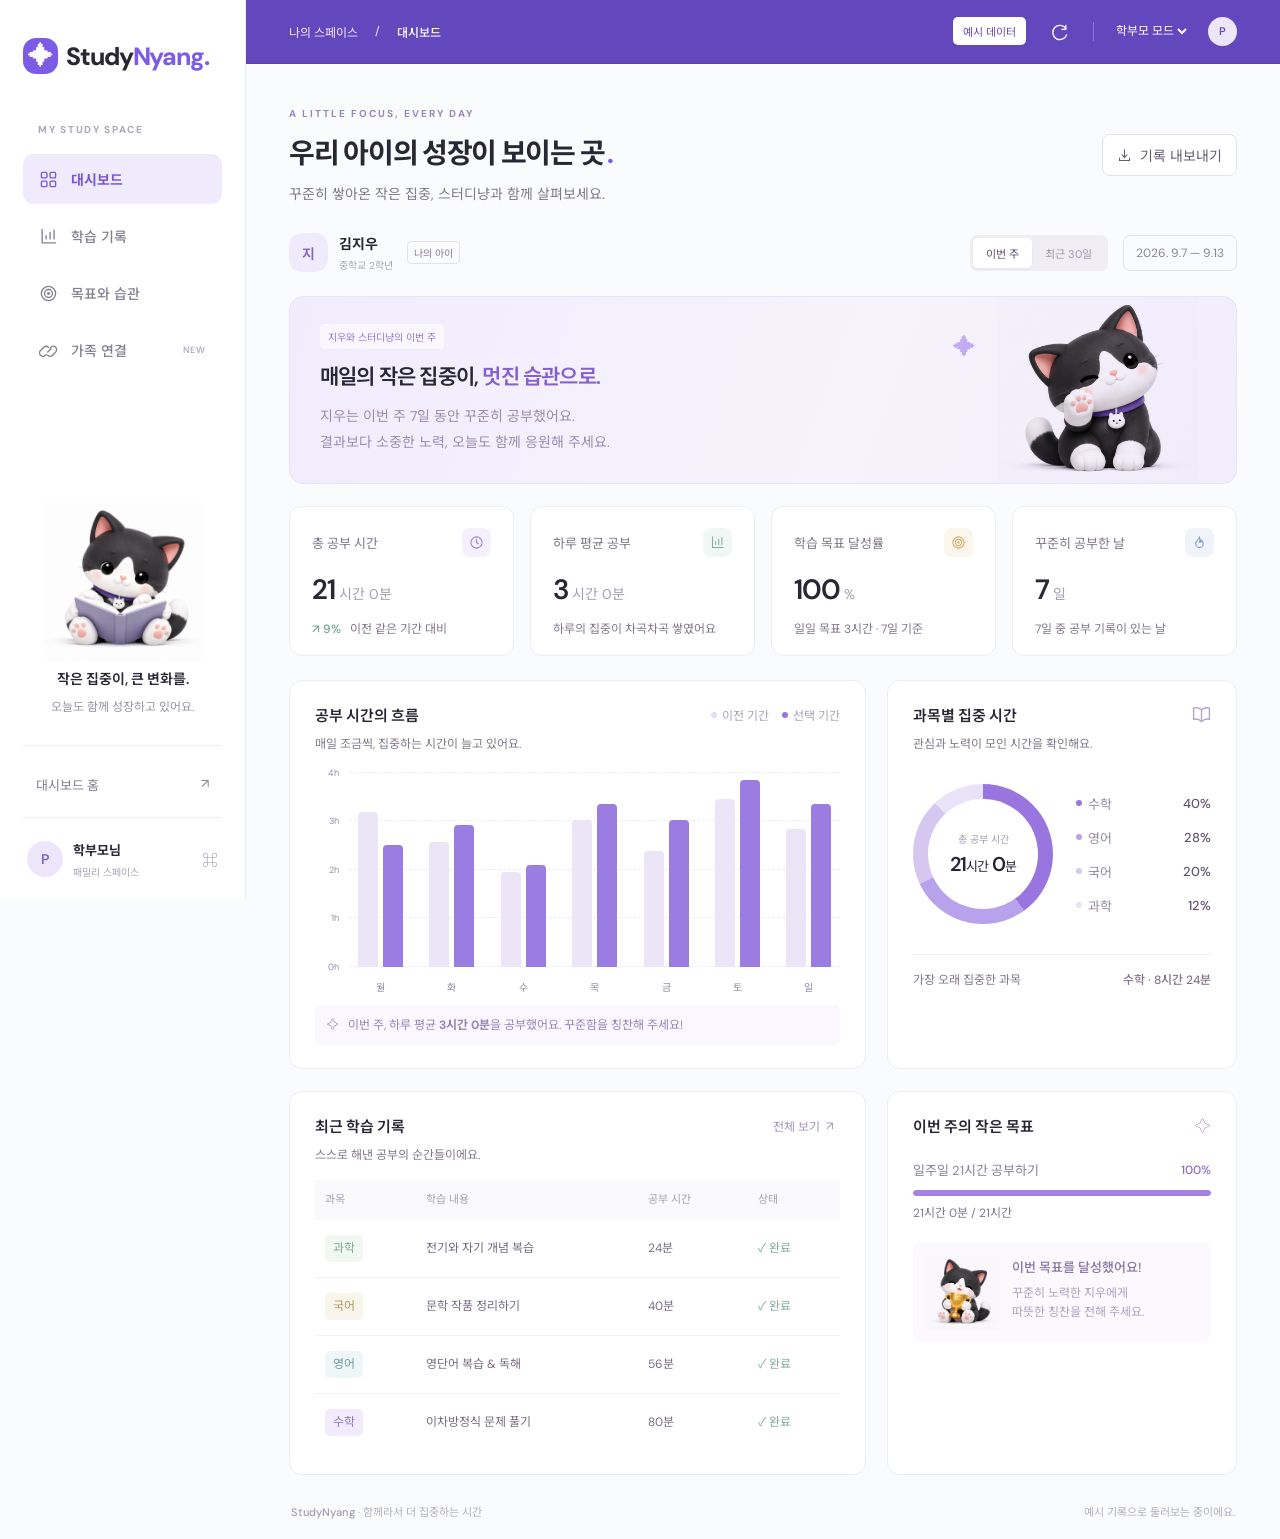
==== index.html @ 8164f467 "Name standalone project 스터디냥 - 학부모" ====
<!doctype html>
<html lang="ko">
<head><meta charset="UTF-8"><meta name="viewport" content="width=device-width, initial-scale=1"><meta name="theme-color" content="#ffffff"><meta name="description" content="스터디냥과 함께 쌓아가는 공부 습관. 아이의 학습 기록을 한눈에 확인하세요."><title>스터디냥 - 학부모</title><link rel="stylesheet" href="./style.css"></head>
<body>
<aside class="sidebar"><a class="brand" href="./"><span class="brand-icon">✦</span>Study<span>Nyang</span><span class="brand-dot">.</span></a><div class="workspace-label">MY STUDY SPACE</div><nav aria-label="주 메뉴"><button class="nav active" data-page="overview" data-icon="grid">대시보드</button><button class="nav" data-page="records" data-icon="chart">학습 기록</button><button class="nav" data-page="goals" data-icon="target">목표와 습관</button><button class="nav" data-page="connection" data-icon="link">가족 연결<span class="nav-new">NEW</span></button></nav><div class="sidebar-bottom"><div class="side-note"><div class="cat cat-study" role="img" aria-label="책을 읽는 스터디냥"></div><strong>작은 집중이, 큰 변화를.</strong><p>오늘도 함께 성장하고 있어요.</p></div><a class="back-link" href="./">대시보드 홈 <span>↗</span></a><div class="profile"><span class="avatar">P</span><div><strong id="profileName">학부모님</strong><small>패밀리 스페이스</small></div><span class="profile-more">⌘</span></div></div></aside>
<div class="shell"><header class="topbar"><div class="breadcrumbs">나의 스페이스 <span>/</span> <strong id="crumb">대시보드</strong></div><div class="top-actions"><span class="demo-badge" id="sourceBadge">예시 데이터</span><button class="icon-button" id="refresh" aria-label="데이터 새로고침" data-icon="refresh"></button><span class="header-divider"></span><select id="role" aria-label="화면 모드"><option value="parent">학부모 모드</option><option value="student">학생 모드</option></select><span class="avatar small">P</span></div></header>
<main><div class="page-heading"><div><div class="eyebrow">A LITTLE FOCUS, EVERY DAY</div><h1 id="pageTitle">우리 아이의 성장이 보이는 곳<span class="title-dot">.</span></h1><p id="pageSubtitle">꾸준히 쌓아온 작은 집중, 스터디냥과 함께 살펴보세요.</p></div><button class="button" id="export" data-icon="download">기록 내보내기</button></div>
<div class="filterbar"><div class="student-selector"><span class="student-avatar">지</span><div><strong id="studentName">김지우</strong><span id="studentGrade">중학교 2학년</span></div><span class="student-tag">나의 아이</span></div><div class="periods" role="group" aria-label="조회 기간"><button data-days="7" class="selected">이번 주</button><button data-days="30">최근 30일</button></div><div class="date-range" id="dateRange"></div></div>
<div id="view"></div>
<footer><span><b>StudyNyang</b> · 함께라서 더 집중하는 시간</span><span id="syncText">예시 기록으로 둘러보는 중이에요.</span></footer>
</main></div>
<dialog id="connectDialog"><form id="connectForm"><button type="button" class="dialog-close" aria-label="닫기">×</button><span class="eyebrow">FAMILY CONNECTION</span><h2>아이의 기록과 연결해요</h2><p>체험 코드 <strong>NYANG26</strong>을 입력해 보세요.<br>실제 데이터가 연결되지 않는 목업입니다.</p><label for="accessKey">학생 초대 코드</label><input id="accessKey" type="text" autocomplete="off" required maxlength="20" placeholder="NYANG26"><p class="form-error" id="connectionError" role="alert"></p><button class="button primary" type="submit">연결 체험하기</button></form></dialog><div id="toast" role="status"></div>
<script type="module" src="./app.js"></script>
</body></html>
---- style.css ----
@import url('https://fonts.googleapis.com/css2?family=DM+Sans:wght@400;500;600;700&family=Noto+Sans+KR:wght@400;500;600;700;800&display=swap');
:root{font-family:'DM Sans','Noto Sans KR',sans-serif;color:#282734;background:#fafbfc;font-synthesis:none;--purple:#7c5ce5;--muted:#92909e;--line:#efedf3}*{box-sizing:border-box}body{margin:0}button,input,select{font:inherit}button,a,select{ -webkit-tap-highlight-color:transparent}button{cursor:pointer}button:disabled{cursor:wait;opacity:.6}button,a,input,select{outline-offset:4px}button:focus-visible,a:focus-visible,input:focus-visible,select:focus-visible{outline:3px solid #b09ae9}a{color:inherit;text-decoration:none}.sidebar{width:246px;background:#fff;position:fixed;inset:0 auto 0 0;border-right:1px solid var(--line);display:flex;flex-direction:column;padding:38px 23px 0;z-index:5}.brand{font-size:25px;font-weight:800;letter-spacing:-1.1px;display:flex;align-items:center;white-space:nowrap}.brand>span:not(.brand-icon):not(.brand-dot){color:var(--purple)}.brand-icon{font-size:26px;color:white;background:var(--purple);border-radius:13px;width:35px;height:36px;display:inline-grid;place-items:center;margin-right:8px}.brand-dot{color:var(--purple)}.workspace-label{font-size:10px;font-weight:700;letter-spacing:1.7px;color:#aaa6b5;margin:49px 15px 18px}.nav{border:0;background:none;width:100%;display:flex;align-items:center;gap:13px;text-align:left;color:#85818f;padding:15px 16px;border-radius:10px;font-size:14px;font-weight:500;margin-bottom:7px}.nav.active{background:#f0ebfc;color:#7956db;font-weight:700}.nav:hover{background:#f7f4fe}.icon{width:19px;height:19px;flex-shrink:0;vertical-align:middle;stroke-width:1.7}.nav-new{font-size:9px;margin-left:auto;color:#a59daf;letter-spacing:1px}.sidebar-bottom{margin-top:auto}.side-note{margin:45px 0 25px;text-align:center;padding:0 10px 22px;border-bottom:1px solid var(--line)}.side-note strong{font-size:13px;font-weight:600}.side-note p{font-size:11px;color:#9995a5;margin:8px 0}.side-note .cat{width:160px;height:130px;margin:0 auto 6px}.back-link{font-size:13px;color:#85818f;display:flex;justify-content:space-between;padding:4px 13px 23px}.profile{display:flex;gap:10px;align-items:center;padding:21px 4px;border-top:1px solid var(--line)}.avatar{background:#ede6fa;color:#8364bb;border-radius:50%;width:36px;height:36px;display:grid;place-items:center;font-size:14px;font-weight:600}.profile strong{font-size:13px}.profile small{display:block;font-size:10px;color:#aaa3b3;margin-top:4px}.profile-more{color:#a7a0b3;margin-left:auto}.shell{margin-left:246px}.topbar{height:81px;border-bottom:1px solid var(--line);background:white;display:flex;align-items:center;justify-content:space-between;padding:0 43px}.breadcrumbs{font-size:12px;color:#a29daa;display:flex;gap:17px}.breadcrumbs strong{font-weight:500;color:#5e5969}.top-actions{display:flex;align-items:center;gap:18px}.demo-badge{font-size:11px;color:#9a7a37;background:#fff9e9;padding:6px 10px;border-radius:5px}.demo-badge.live{color:#417e64;background:#eef8f1}.icon-button{background:transparent;border:0;color:#93909f;padding:6px}.header-divider{width:1px;height:19px;background:#ece9f0}.top-actions select{border:0;background:white;color:#6b6577;font-size:12px}.avatar.small{width:29px;height:29px;font-size:11px}main{max-width:1510px;margin:auto;padding:43px 43px 20px}.page-heading{display:flex;justify-content:space-between;align-items:center;margin-bottom:30px;gap:20px}.eyebrow{font-size:10px;letter-spacing:2px;color:#9787b9;font-weight:700}h1{font-size:28px;letter-spacing:-1.3px;font-weight:700;margin:11px 0}.title-dot{color:var(--purple);margin-left:3px}.page-heading p{font-size:13px;color:#9791a1;margin:10px 0 0}.button{border:1px solid #e4e0ec;border-radius:8px;padding:10px 14px;background:white;color:#645c73;display:inline-flex;align-items:center;justify-content:center;gap:8px;font-size:12px;white-space:nowrap}.button .icon{width:15px;height:15px}.button:hover{border-color:#a993dc;background:#fcfaff}.button.primary{background:var(--purple);border-color:var(--purple);color:#fff}.filterbar{display:flex;align-items:center;margin-bottom:24px;gap:15px}.student-selector{display:flex;align-items:center;gap:11px}.student-avatar{height:39px;width:39px;background:#f0eafd;color:#8365bb;border-radius:13px;display:grid;place-items:center;font-size:14px;font-weight:600}.student-selector strong{font-size:14px}.student-selector div>span{display:block;font-size:10px;margin-top:3px;color:#aaa4b2}.student-tag{font-size:10px;color:#8d799c;border:1px solid #e7def1;border-radius:4px;padding:3px 6px;margin-left:3px}.periods{display:flex;background:#f0eef4;border-radius:7px;padding:3px;margin-left:auto}.periods button{border:0;border-radius:5px;background:none;color:#9e97aa;font-size:11px;padding:7px 13px}.periods button.selected{background:white;color:#5f526f;box-shadow:0 1px 3px #34224a0c}.date-range{font-size:11px;color:#8d849b;border:1px solid #e6e1ee;border-radius:7px;padding:9px 12px}.welcome{position:relative;background:linear-gradient(110deg,#f1ecfc,#f6f3fc 60%,#f2edfc);border:1px solid #eae1fa;border-radius:14px;min-height:157px;padding:27px 30px;overflow:hidden;margin-bottom:22px}.welcome .pill{font-size:10px;color:#9877cf;background:#fff9;border-radius:4px;padding:5px 8px;display:inline-block}.welcome h2{font-size:21px;letter-spacing:-.8px;margin:13px 0 9px;font-weight:600}.welcome h2 em{font-style:normal;color:#8560d0}.welcome p{font-size:12px;color:#9c8daf;margin:0;line-height:1.7;max-width:65%}.welcome .cat{position:absolute;right:26px;bottom:-8px;width:235px;height:178px;mix-blend-mode:multiply}.welcome .sparkle{position:absolute;right:260px;top:35px;color:#c2abf2;font-size:23px}.cat{background-image:url('./cats-multishot.png');background-size:300% 100%;background-repeat:no-repeat}.cat-wave{background-position:0% center}.cat-study{background-position:50% center}.cat-trophy{background-position:100% center}.stats{display:grid;grid-template-columns:repeat(4,1fr);gap:16px;margin-bottom:24px}.stat{padding:21px 22px 18px;border:1px solid var(--line);background:white;border-radius:12px}.stat-top{display:flex;align-items:center;justify-content:space-between;font-size:12px;color:#96909e}.stat-icon{display:grid;place-items:center;background:#f5f1fc;color:#9c81d4;width:29px;height:29px;border-radius:8px}.stat-icon .icon{width:15px;height:15px}.stat:nth-child(2) .stat-icon{color:#84ad9a;background:#f0f7f4}.stat:nth-child(3) .stat-icon{color:#d1ab69;background:#fbf6ed}.stat:nth-child(4) .stat-icon{color:#829dca;background:#f0f4fa}.stat-value{font-size:28px;letter-spacing:-1px;font-weight:600;margin:14px 0 11px}.stat-value small{font-size:14px;font-weight:400;color:#a59dac;margin-left:4px;letter-spacing:0}.stat-foot{font-size:10px;color:#aba3b3}.stat-foot b{color:#74a48e;font-weight:500;margin-right:6px}.grid-main{display:grid;grid-template-columns:minmax(0,1.65fr) minmax(285px,1fr);gap:21px;margin-bottom:22px}.panel{background:#fff;border:1px solid var(--line);border-radius:13px;padding:23px 25px;min-width:0}.panel-header{display:flex;align-items:center;justify-content:space-between;gap:10px}.panel h2{font-size:15px;font-weight:600;margin:0;letter-spacing:-.3px}.panel-subtitle{font-size:10px;color:#aaa3b3;margin:8px 0 0}.legend{font-size:10px;color:#aaa3b3;display:flex;gap:13px;align-items:center}.legend span{display:flex;align-items:center;gap:5px}.dot{width:6px;height:6px;border-radius:50%;background:#9675e2;display:inline-block}.dot.light{background:#e6ddf8}.chart-wrap{height:220px;position:relative;margin:20px 0 4px;padding-left:34px}.chart-grid{position:absolute;inset:0 0 25px 34px;display:flex;flex-direction:column;justify-content:space-between}.chart-grid div{border-top:1px dashed #eeebf2;position:relative}.chart-grid span{position:absolute;right:calc(100% + 10px);top:-6px;font-size:9px;color:#b8b0c2;white-space:nowrap}.bars{height:100%;position:relative;display:flex;justify-content:space-around;gap:9px}.bar-group{height:100%;display:flex;flex-direction:column;align-items:center;justify-content:flex-end;flex:1;min-width:0}.bar-pair{height:calc(100% - 25px);width:100%;display:flex;align-items:flex-end;justify-content:center;gap:5px}.bar{width:20px;background:#9b7ce1;border-radius:4px 4px 0 0;position:relative;min-height:2px;transition:height .4s}.bar.previous{background:#ebe5f7}.bar:hover:after{content:attr(data-label);position:absolute;bottom:calc(100% + 6px);left:50%;transform:translateX(-50%);background:#3b304c;color:white;font-size:10px;padding:5px 7px;border-radius:5px;white-space:nowrap;z-index:3}.bar-label{font-size:10px;color:#a69daf;height:25px;padding-top:12px}.chart-note{background:#faf8fe;color:#9984b5;padding:10px 12px;border-radius:6px;font-size:10px;margin-top:13px}.donut-area{display:flex;align-items:center;justify-content:center;gap:23px;margin:27px 0 24px}.donut{width:140px;height:140px;flex-shrink:0;border-radius:50%;display:grid;place-items:center}.donut-hole{background:white;width:110px;height:110px;border-radius:50%;display:flex;align-items:center;justify-content:center;flex-direction:column}.donut-hole small{font-size:10px;color:#a59caf}.donut-hole strong{font-size:23px;font-weight:600;letter-spacing:-1px;margin-top:5px}.subjects{flex:1;max-width:135px}.subject{display:flex;align-items:center;gap:6px;font-size:10px;margin:14px 0;color:#948a9f}.subject b{margin-left:auto;color:#62556f;font-weight:500}.subject-note{border-top:1px solid var(--line);padding-top:15px;display:flex;justify-content:space-between;font-size:10px;color:#a399ae}.subject-note b{color:#85718e;font-weight:500}.grid-bottom{display:grid;grid-template-columns:minmax(0,1.65fr) minmax(285px,1fr);gap:21px}.text-button{border:0;background:transparent;color:#a296b3;font-size:10px;display:flex;align-items:center;gap:6px}.text-button:hover{color:var(--purple)}.record-table{width:100%;border-collapse:collapse;text-align:left;margin-top:17px;font-size:11px}.record-table th{background:#faf9fc;font-size:10px;font-weight:400;color:#aaa1b5;padding:11px 10px}.record-table td{padding:15px 10px;border-bottom:1px solid #f3f0f7;color:#8f859a}.record-table tr:last-child td{border-bottom:0}.record-table td:first-child{color:#62566f}.subject-badge{display:inline-block;border-radius:5px;padding:4px 8px;background:#f1ebfc;color:#9475c7}.subject-badge.english{color:#749caa;background:#eef6f8}.subject-badge.korean{color:#b49868;background:#faf5eb}.subject-badge.science{color:#80a892;background:#f1f7f3}.completion{color:#83ad99!important;font-size:10px}.goal-panel{position:relative;overflow:hidden}.goal-row{display:flex;justify-content:space-between;align-items:center;margin-top:23px;font-size:11px;color:#8a8098}.goal-row strong{color:#8d67cf;font-size:12px;font-weight:500}.progress{height:6px;border-radius:5px;background:#f0eaf8;overflow:hidden;margin-top:11px}.progress>span{height:100%;display:block;background:#a482e3;border-radius:5px}.goal-caption{font-size:10px;color:#b0a4bb;margin-top:8px}.reward{display:flex;align-items:center;gap:12px;margin-top:19px;padding:10px 13px;background:#fbf9fe;border-radius:8px}.reward .cat{width:74px;height:75px;flex-shrink:0;mix-blend-mode:multiply}.reward strong{font-size:11px;color:#8b75a2;font-weight:500}.reward p{font-size:10px;color:#b0a0bf;margin:7px 0;line-height:1.6}footer{display:flex;justify-content:space-between;gap:16px;font-size:9px;color:#b5afbd;margin-top:28px;padding:0 2px}footer b{font-size:11px;color:#a49aae;font-weight:500}.connection-panel{max-width:750px;margin:0 auto;padding:40px}.connection-panel .cat{width:210px;height:185px;margin:auto}.connection-panel h2{font-size:22px;margin-bottom:15px}.connection-panel p{color:#8c8199;font-size:14px;line-height:1.9}.connection-actions{display:flex;gap:10px;margin-top:25px}.full-records{overflow-x:auto}.empty{padding:50px;text-align:center;color:#9a8aa9;font-size:14px}.goals-grid{display:grid;grid-template-columns:1fr 1fr;gap:22px}.habit-days{display:flex;gap:9px;margin-top:25px;flex-wrap:wrap}.habit-day{background:#f7f4fb;border-radius:10px;min-width:43px;padding:12px 10px;text-align:center;color:#b6a9c7;font-size:12px}.habit-day.done{background:#eee6fc;color:#8a61d1}.habit-day span{display:block;margin-top:10px;font-size:17px}dialog{border:1px solid #ebe4f4;border-radius:18px;padding:35px;width:min(440px,calc(100% - 32px));box-shadow:0 20px 100px #30204624}dialog::backdrop{background:#28203855;backdrop-filter:blur(3px)}dialog h2{font-size:23px;margin:15px 0}dialog p{font-size:13px;line-height:1.8;color:#96899f}dialog label{font-size:12px;display:block;margin:24px 0 10px}dialog input{width:100%;padding:13px;border:1px solid #e4dbee;border-radius:8px;font-size:14px}dialog .primary{width:100%;margin-top:10px}.dialog-close{position:absolute;right:15px;top:12px;background:none;border:0;font-size:25px;color:#ac9bbb}.form-error{color:#b35b64;min-height:20px}#toast{position:fixed;bottom:28px;left:50%;transform:translate(-50%,20px);opacity:0;pointer-events:none;background:#41334f;color:white;padding:13px 20px;border-radius:9px;font-size:13px;z-index:20;transition:.2s}#toast.show{opacity:1;transform:translate(-50%,0)}
@media(min-width:1600px){main{padding-top:48px}.welcome{min-height:180px}.welcome .cat{height:205px;width:270px}.stat{padding:26px}.chart-wrap{height:245px}}@media(max-width:1180px){.sidebar{width:210px;padding-left:17px;padding-right:17px}.brand{font-size:22px}.brand-icon{width:30px;font-size:21px}.shell{margin-left:210px}main{padding:30px 26px}.topbar{padding:0 26px}.stats{gap:10px}.stat{padding:18px 14px}.stat-value{font-size:24px}.panel{padding:21px 18px}.donut-area{gap:13px}.donut{width:119px;height:119px}.donut-hole{width:92px;height:92px}.grid-main,.grid-bottom{grid-template-columns:minmax(0,1.5fr) minmax(265px,1fr)}}@media(max-width:950px){.sidebar{width:180px;padding:30px 12px 0}.brand{font-size:19px}.brand-icon{width:28px;height:30px;font-size:18px;margin-right:5px}.shell{margin-left:180px}.nav{padding:13px 11px;gap:10px;font-size:13px}.nav-new{display:none}.workspace-label{font-size:9px;margin-left:9px}.grid-main,.grid-bottom{grid-template-columns:1fr}.donut-area{justify-content:flex-start;gap:40px}.donut{width:140px;height:140px}.donut-hole{width:110px;height:110px}.subjects{max-width:none}.side-note .cat{width:140px}.date-range{display:none}h1{font-size:25px}.stat-value{font-size:22px}.stats{grid-template-columns:repeat(2,1fr)}.welcome .cat{right:-13px;width:200px;height:165px}.welcome h2{font-size:19px}.welcome .sparkle{display:none}.top-actions{gap:10px}.breadcrumbs{font-size:11px;gap:10px}.topbar{padding:0 22px}.goals-grid{grid-template-columns:1fr}}@media(max-width:650px){.sidebar{position:static;width:100%;height:auto;padding:20px 18px 0;border-right:0;border-bottom:1px solid var(--line)}.brand{font-size:23px}.brand-icon{width:32px;height:33px}.workspace-label,.sidebar-bottom{display:none}.sidebar nav{display:flex;margin-top:18px;gap:3px}.nav{justify-content:center;padding:11px 5px;font-size:11px;gap:5px;margin-bottom:9px;white-space:nowrap}.nav .icon{width:14px}.shell{margin-left:0}.topbar{height:58px;padding:0 20px}.breadcrumbs{display:none}.top-actions{width:100%;gap:14px}.top-actions .demo-badge{margin-right:auto}main{padding:26px 18px 18px}.page-heading{align-items:flex-start;gap:8px}.page-heading .button{font-size:0;padding:10px;margin-top:22px}.page-heading .button .icon{width:17px;height:17px}.page-heading h1{font-size:22px;letter-spacing:-.9px}.page-heading p{font-size:11px;line-height:1.8;max-width:280px}.eyebrow{font-size:8px}.filterbar{gap:8px}.student-tag{display:none}.student-selector strong{font-size:13px}.periods button{padding:7px 9px;font-size:10px}.welcome{padding:23px 20px;min-height:157px}.welcome h2{font-size:17px;max-width:65%;line-height:1.5}.welcome p{font-size:10px;max-width:60%}.welcome .cat{width:150px;height:139px;right:-12px;bottom:-2px}.stats{gap:10px;margin-bottom:17px}.stat{padding:17px}.stat-top{font-size:11px}.stat-value{font-size:25px}.stat-foot{font-size:9px}.panel{padding:22px 18px}.panel h2{font-size:14px}.grid-main,.grid-bottom{gap:17px}.record-table td,.record-table th{padding:12px 6px;font-size:10px}.legend{font-size:9px;gap:9px}.chart-wrap{height:200px}.bar{width:14px}.chart-note{font-size:9px;line-height:1.6}.connection-panel{padding:27px}footer{font-size:8px;flex-direction:column;gap:8px}.connection-actions{flex-wrap:wrap}.full-records .record-table{min-width:500px}}
@media(prefers-reduced-motion:reduce){*{transition:none!important}}
[hidden]{display:none!important}.pagination{display:flex;align-items:center;justify-content:space-between;margin-top:20px;font-size:12px;color:#9b8aab;gap:15px}.pagination>div{display:flex;gap:8px}#subjectFilter{border:1px solid #e9e1f2;border-radius:6px;color:#867098;padding:6px 11px;font-size:12px;background:white}.connection-detail{display:grid;grid-template-columns:85px 1fr;gap:17px;border-top:1px solid var(--line);border-bottom:1px solid var(--line);padding:23px 0;margin:23px 0;font-size:13px}.connection-detail span{color:#a193ad}.connection-detail strong{font-weight:500;color:#7c698d}.connection-panel .mock-note{font-size:12px;color:#ad9bb9;margin-top:25px}.panel-header>.icon{color:#b2a2c7}.record-table{line-height:1.6}.welcome p,.page-heading p{font-size:14px}.panel-subtitle,.chart-note,.subject-note,.goal-caption,.reward p,.stat-foot{font-size:12px}.stat-top,.goal-row,.subject,.reward strong{font-size:13px}.record-table td{font-size:12px}.record-table th{font-size:11px}.nav,.button,.student-selector strong{font-size:14px}.side-note strong{font-size:14px}.side-note p{font-size:12px}.top-actions select,.date-range{font-size:12px}.welcome{min-height:180px}.welcome .cat{width:235px;height:200px}.welcome p{line-height:1.9}.legend,.text-button{font-size:12px}.subject{margin:15px 0}.donut-hole strong{white-space:nowrap;font-size:20px}.chart-note{line-height:1.7}.reward{min-height:100px}.welcome h2{max-width:calc(100% - 220px);line-height:1.5}.goals-grid .reward{margin-top:30px}.goal-caption{line-height:1.6}footer{font-size:11px}.connection-panel .eyebrow{display:block;margin-top:10px}.side-note .cat{height:160px}.cat{background-size:300% 100%}@media(max-width:1180px){.welcome h2{max-width:calc(100% - 175px)}.welcome .cat{width:200px;height:180px}.welcome p{max-width:calc(100% - 155px)}.donut-area{flex-wrap:wrap}.subjects{min-width:95px}}@media(max-width:650px){.nav{font-size:11px}.button{font-size:12px}.welcome{min-height:191px}.welcome h2{max-width:65%}.welcome p{font-size:12px;max-width:63%}.welcome .cat{width:150px;height:150px;right:-4px}.stat-top{font-size:12px}.stat-foot{font-size:11px;line-height:1.6}.page-heading p{font-size:12px}.panel-subtitle{line-height:1.7}.record-table td{font-size:11px}.record-table th{font-size:10px}.subject-note{font-size:11px}.legend{font-size:10px}.reward p{font-size:11px}.reward strong{font-size:12px}.chart-note{font-size:11px}.pagination{font-size:11px}footer{font-size:10px}.top-actions select{font-size:12px}}
body{word-break:keep-all;overflow-wrap:break-word}.welcome .cat{width:200px;height:200px;right:38px}.panel-subtitle,.stat-top,.stat-foot,.page-heading p,.subject-note,.goal-caption{color:#817889}.record-table td{color:#766c80}.chart-grid span,.bar-label{color:#968aa2}@media(max-width:1180px){.welcome .cat{width:180px;height:180px;right:10px}}@media(max-width:650px){.welcome .cat{width:145px;height:145px;right:0}.welcome h2{max-width:68%;font-size:16px}.welcome p{max-width:61%}.page-heading h1{font-size:21px}.filterbar{margin-bottom:24px}.record-table td:first-child{white-space:nowrap}}

/* Brand-colored header, shared across desktop and mobile. */
.topbar {
  background: var(--purple);
  border-bottom-color: #704dd5;
  color: #fff;
}
.topbar .breadcrumbs { color: #f0eaff; }
.topbar .breadcrumbs strong,
.topbar .icon-button,
.topbar .top-actions select { color: #fff; }
.topbar .top-actions select { background: transparent; }
.topbar .top-actions select option { background: #fff; color: #282734; }
.topbar .header-divider { background: #ffffff40; }
.topbar .demo-badge { background: #ffffff; color: #6948b7; }
.topbar .avatar { background: #ede6fa; color: #6948b7; }
.topbar .icon-button:hover { background: #ffffff20; border-radius: 6px; }
.topbar button:focus-visible,
.topbar select:focus-visible { outline-color: #fff; }

/* Compact, deeper StudyNyang header. */
.topbar {
  height: 64px;
  background: #6547bd;
  border-bottom-color: #5c3ead;
}
@media (max-width: 650px) {
  .topbar { height: 50px; }
}
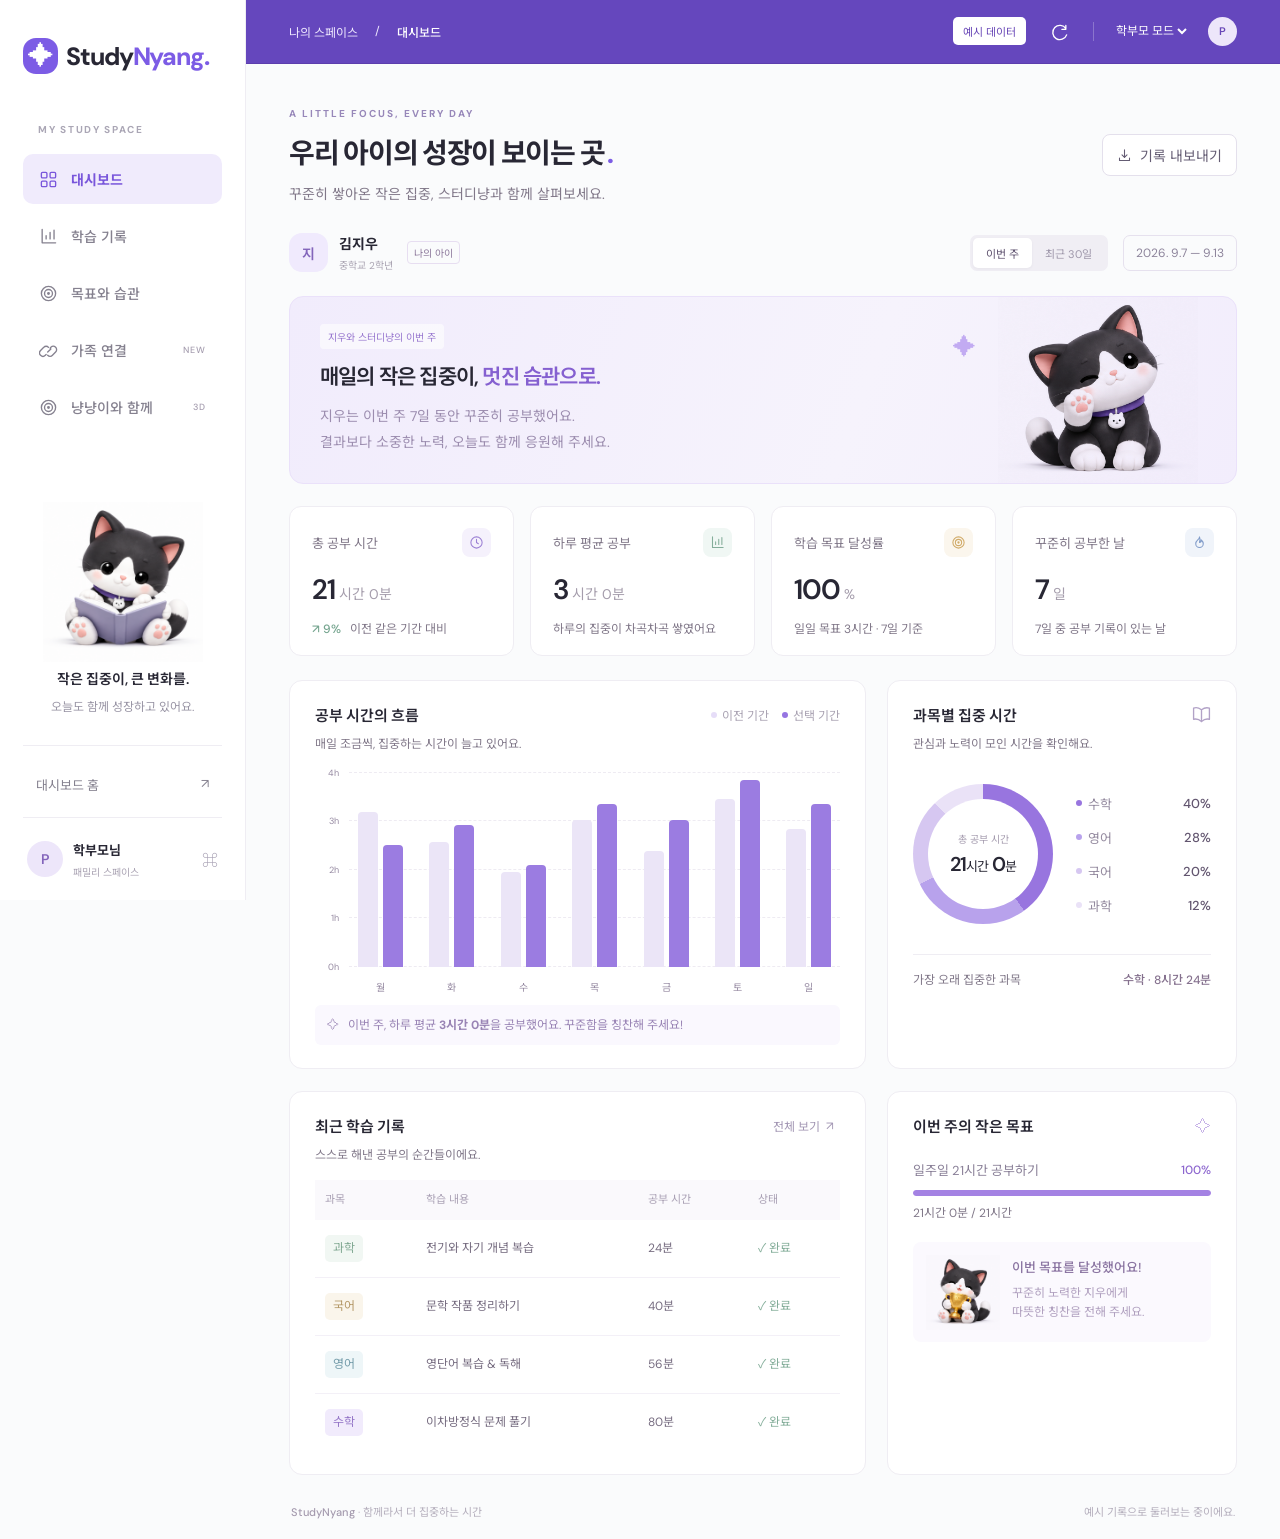
==== commit 26cde93f: "Add 3D Nyangnyang interaction, local face tracking and demo chat" ====
--- a/index.html
+++ b/index.html
@@ -2,7 +2,7 @@
 <html lang="ko">
 <head><meta charset="UTF-8"><meta name="viewport" content="width=device-width, initial-scale=1"><meta name="theme-color" content="#ffffff"><meta name="description" content="스터디냥과 함께 쌓아가는 공부 습관. 아이의 학습 기록을 한눈에 확인하세요."><title>스터디냥 - 학부모</title><link rel="stylesheet" href="./style.css"></head>
 <body>
-<aside class="sidebar"><a class="brand" href="./"><span class="brand-icon">✦</span>Study<span>Nyang</span><span class="brand-dot">.</span></a><div class="workspace-label">MY STUDY SPACE</div><nav aria-label="주 메뉴"><button class="nav active" data-page="overview" data-icon="grid">대시보드</button><button class="nav" data-page="records" data-icon="chart">학습 기록</button><button class="nav" data-page="goals" data-icon="target">목표와 습관</button><button class="nav" data-page="connection" data-icon="link">가족 연결<span class="nav-new">NEW</span></button></nav><div class="sidebar-bottom"><div class="side-note"><div class="cat cat-study" role="img" aria-label="책을 읽는 스터디냥"></div><strong>작은 집중이, 큰 변화를.</strong><p>오늘도 함께 성장하고 있어요.</p></div><a class="back-link" href="./">대시보드 홈 <span>↗</span></a><div class="profile"><span class="avatar">P</span><div><strong id="profileName">학부모님</strong><small>패밀리 스페이스</small></div><span class="profile-more">⌘</span></div></div></aside>
+<aside class="sidebar"><a class="brand" href="./"><span class="brand-icon">✦</span>Study<span>Nyang</span><span class="brand-dot">.</span></a><div class="workspace-label">MY STUDY SPACE</div><nav aria-label="주 메뉴"><button class="nav active" data-page="overview" data-icon="grid">대시보드</button><button class="nav" data-page="records" data-icon="chart">학습 기록</button><button class="nav" data-page="goals" data-icon="target">목표와 습관</button><button class="nav" data-page="connection" data-icon="link">가족 연결<span class="nav-new">NEW</span></button><a class="nav" href="./interaction/" data-icon="target">냥냥이와 함께 <span class="nav-new">3D</span></a></nav><div class="sidebar-bottom"><div class="side-note"><div class="cat cat-study" role="img" aria-label="책을 읽는 스터디냥"></div><strong>작은 집중이, 큰 변화를.</strong><p>오늘도 함께 성장하고 있어요.</p></div><a class="back-link" href="./">대시보드 홈 <span>↗</span></a><div class="profile"><span class="avatar">P</span><div><strong id="profileName">학부모님</strong><small>패밀리 스페이스</small></div><span class="profile-more">⌘</span></div></div></aside>
 <div class="shell"><header class="topbar"><div class="breadcrumbs">나의 스페이스 <span>/</span> <strong id="crumb">대시보드</strong></div><div class="top-actions"><span class="demo-badge" id="sourceBadge">예시 데이터</span><button class="icon-button" id="refresh" aria-label="데이터 새로고침" data-icon="refresh"></button><span class="header-divider"></span><select id="role" aria-label="화면 모드"><option value="parent">학부모 모드</option><option value="student">학생 모드</option></select><span class="avatar small">P</span></div></header>
 <main><div class="page-heading"><div><div class="eyebrow">A LITTLE FOCUS, EVERY DAY</div><h1 id="pageTitle">우리 아이의 성장이 보이는 곳<span class="title-dot">.</span></h1><p id="pageSubtitle">꾸준히 쌓아온 작은 집중, 스터디냥과 함께 살펴보세요.</p></div><button class="button" id="export" data-icon="download">기록 내보내기</button></div>
 <div class="filterbar"><div class="student-selector"><span class="student-avatar">지</span><div><strong id="studentName">김지우</strong><span id="studentGrade">중학교 2학년</span></div><span class="student-tag">나의 아이</span></div><div class="periods" role="group" aria-label="조회 기간"><button data-days="7" class="selected">이번 주</button><button data-days="30">최근 30일</button></div><div class="date-range" id="dateRange"></div></div>
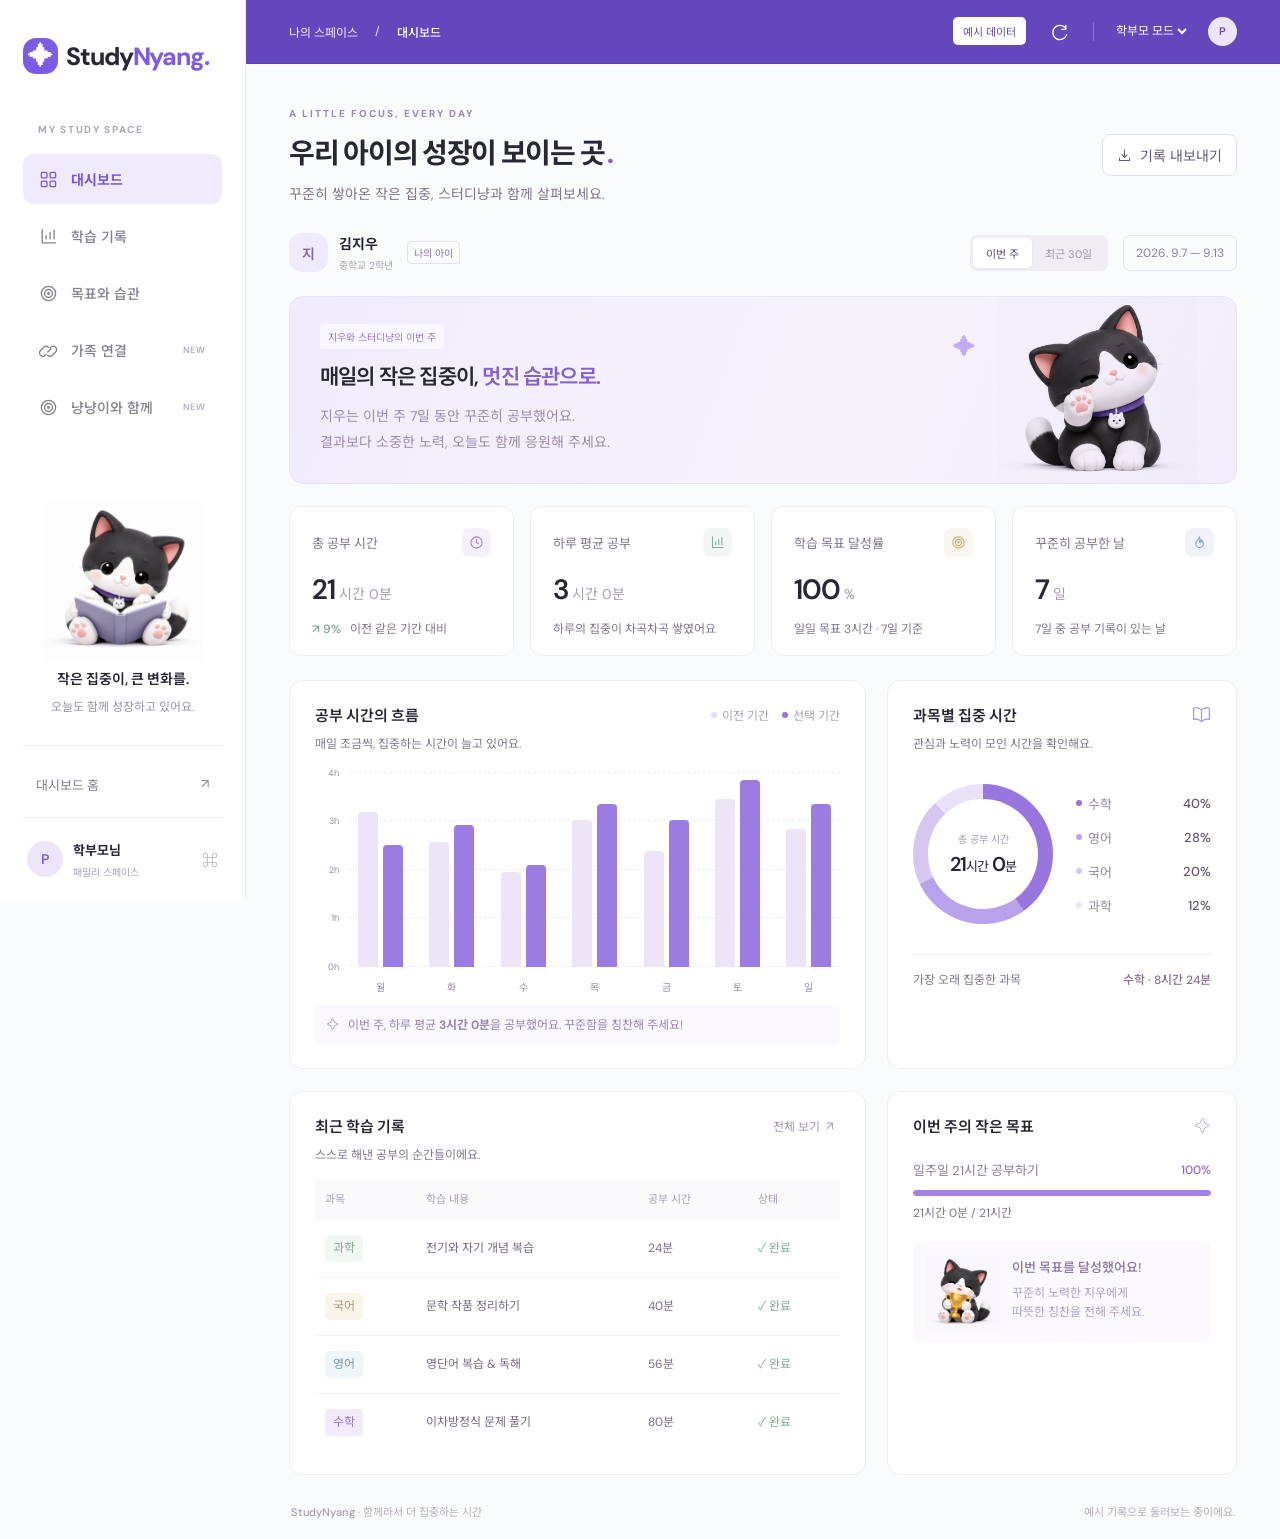
==== commit 8be1edce: "Replace 3D companion with interactive 2D character poses" ====
--- a/index.html
+++ b/index.html
@@ -2,7 +2,7 @@
 <html lang="ko">
 <head><meta charset="UTF-8"><meta name="viewport" content="width=device-width, initial-scale=1"><meta name="theme-color" content="#ffffff"><meta name="description" content="스터디냥과 함께 쌓아가는 공부 습관. 아이의 학습 기록을 한눈에 확인하세요."><title>스터디냥 - 학부모</title><link rel="stylesheet" href="./style.css"></head>
 <body>
-<aside class="sidebar"><a class="brand" href="./"><span class="brand-icon">✦</span>Study<span>Nyang</span><span class="brand-dot">.</span></a><div class="workspace-label">MY STUDY SPACE</div><nav aria-label="주 메뉴"><button class="nav active" data-page="overview" data-icon="grid">대시보드</button><button class="nav" data-page="records" data-icon="chart">학습 기록</button><button class="nav" data-page="goals" data-icon="target">목표와 습관</button><button class="nav" data-page="connection" data-icon="link">가족 연결<span class="nav-new">NEW</span></button><a class="nav" href="./interaction/" data-icon="target">냥냥이와 함께 <span class="nav-new">3D</span></a></nav><div class="sidebar-bottom"><div class="side-note"><div class="cat cat-study" role="img" aria-label="책을 읽는 스터디냥"></div><strong>작은 집중이, 큰 변화를.</strong><p>오늘도 함께 성장하고 있어요.</p></div><a class="back-link" href="./">대시보드 홈 <span>↗</span></a><div class="profile"><span class="avatar">P</span><div><strong id="profileName">학부모님</strong><small>패밀리 스페이스</small></div><span class="profile-more">⌘</span></div></div></aside>
+<aside class="sidebar"><a class="brand" href="./"><span class="brand-icon">✦</span>Study<span>Nyang</span><span class="brand-dot">.</span></a><div class="workspace-label">MY STUDY SPACE</div><nav aria-label="주 메뉴"><button class="nav active" data-page="overview" data-icon="grid">대시보드</button><button class="nav" data-page="records" data-icon="chart">학습 기록</button><button class="nav" data-page="goals" data-icon="target">목표와 습관</button><button class="nav" data-page="connection" data-icon="link">가족 연결<span class="nav-new">NEW</span></button><a class="nav" href="./interaction/" data-icon="target">냥냥이와 함께 <span class="nav-new">NEW</span></a></nav><div class="sidebar-bottom"><div class="side-note"><div class="cat cat-study" role="img" aria-label="책을 읽는 스터디냥"></div><strong>작은 집중이, 큰 변화를.</strong><p>오늘도 함께 성장하고 있어요.</p></div><a class="back-link" href="./">대시보드 홈 <span>↗</span></a><div class="profile"><span class="avatar">P</span><div><strong id="profileName">학부모님</strong><small>패밀리 스페이스</small></div><span class="profile-more">⌘</span></div></div></aside>
 <div class="shell"><header class="topbar"><div class="breadcrumbs">나의 스페이스 <span>/</span> <strong id="crumb">대시보드</strong></div><div class="top-actions"><span class="demo-badge" id="sourceBadge">예시 데이터</span><button class="icon-button" id="refresh" aria-label="데이터 새로고침" data-icon="refresh"></button><span class="header-divider"></span><select id="role" aria-label="화면 모드"><option value="parent">학부모 모드</option><option value="student">학생 모드</option></select><span class="avatar small">P</span></div></header>
 <main><div class="page-heading"><div><div class="eyebrow">A LITTLE FOCUS, EVERY DAY</div><h1 id="pageTitle">우리 아이의 성장이 보이는 곳<span class="title-dot">.</span></h1><p id="pageSubtitle">꾸준히 쌓아온 작은 집중, 스터디냥과 함께 살펴보세요.</p></div><button class="button" id="export" data-icon="download">기록 내보내기</button></div>
 <div class="filterbar"><div class="student-selector"><span class="student-avatar">지</span><div><strong id="studentName">김지우</strong><span id="studentGrade">중학교 2학년</span></div><span class="student-tag">나의 아이</span></div><div class="periods" role="group" aria-label="조회 기간"><button data-days="7" class="selected">이번 주</button><button data-days="30">최근 30일</button></div><div class="date-range" id="dateRange"></div></div>
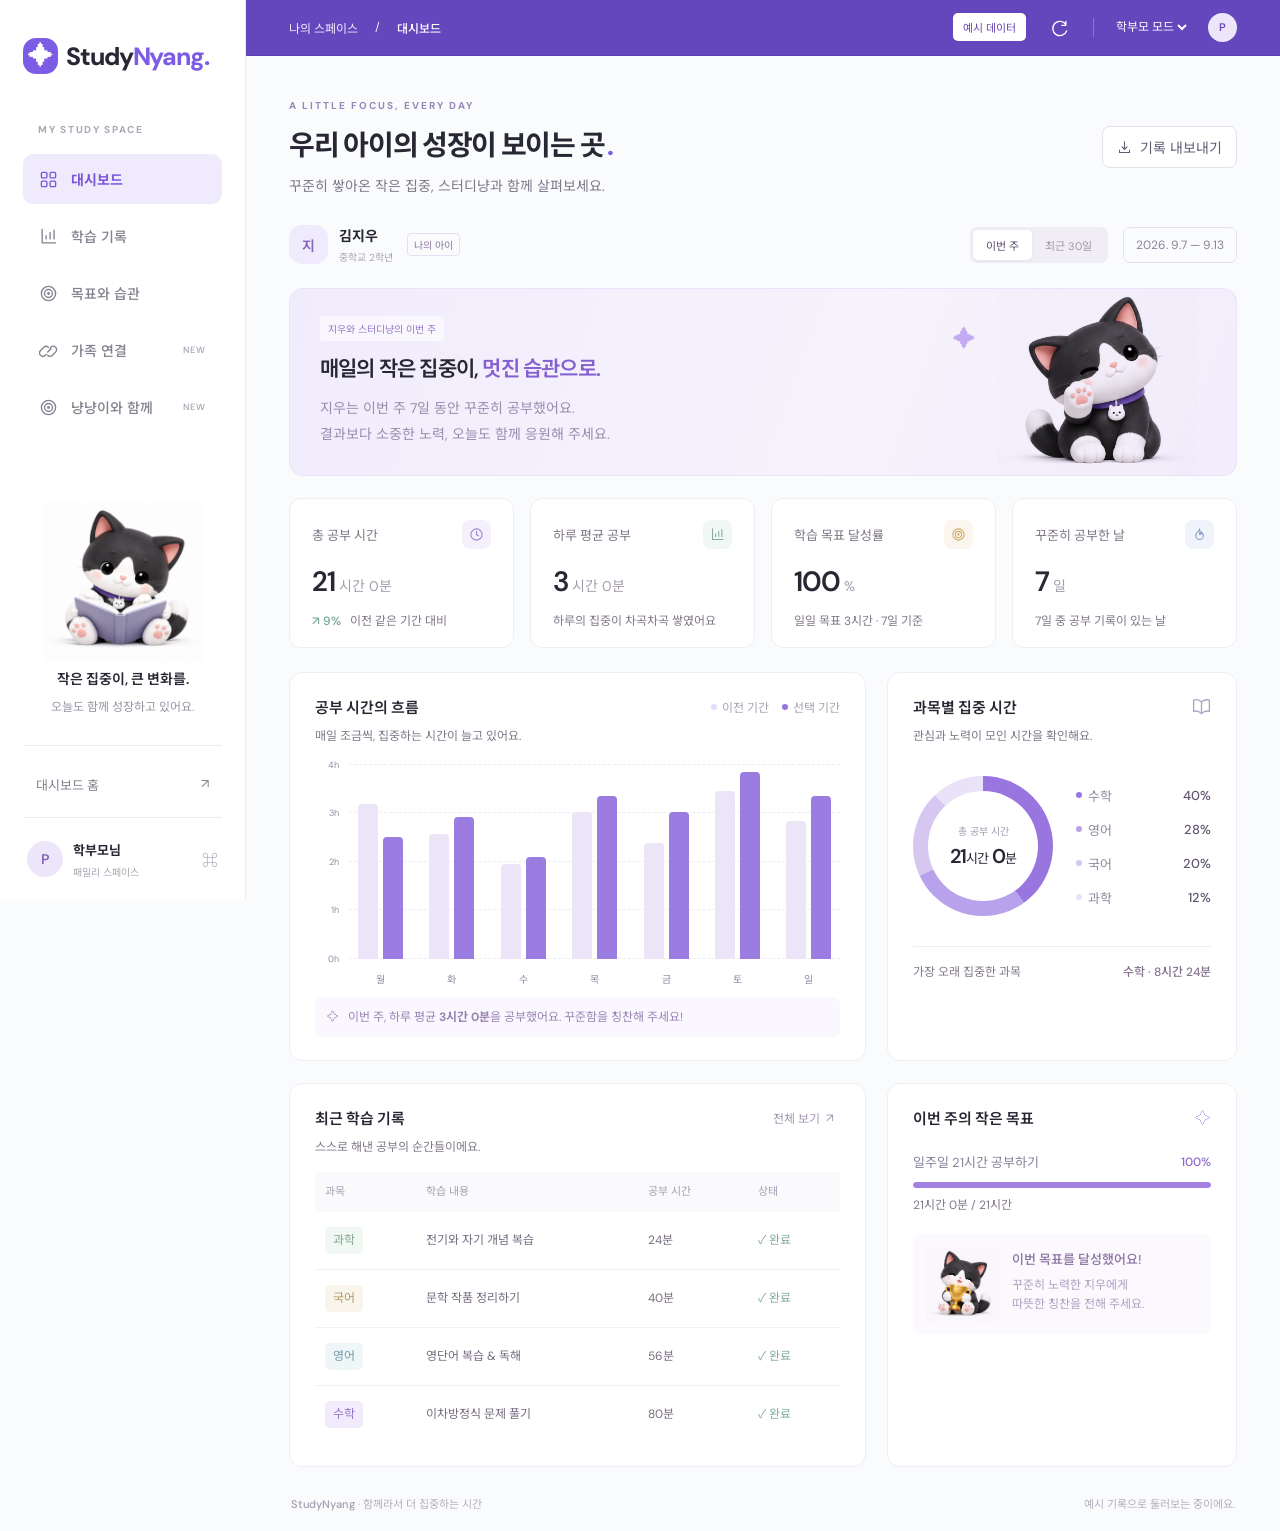
==== commit 4da727de: "Standardize top navigation to 56px on all pages" ====
--- a/index.html
+++ b/index.html
@@ -1,13 +1,13 @@
 <!doctype html>
 <html lang="ko">
-<head><meta charset="UTF-8"><meta name="viewport" content="width=device-width, initial-scale=1"><meta name="theme-color" content="#ffffff"><meta name="description" content="스터디냥과 함께 쌓아가는 공부 습관. 아이의 학습 기록을 한눈에 확인하세요."><title>스터디냥 - 학부모</title><link rel="stylesheet" href="./style.css"></head>
+<head><meta charset="UTF-8"><meta name="viewport" content="width=device-width, initial-scale=1"><meta name="theme-color" content="#ffffff"><meta name="description" content="스터디냥과 함께 쌓아가는 공부 습관. 아이의 학습 기록을 한눈에 확인하세요."><title>스터디냥 - 학부모</title><link rel="stylesheet" href="./style.css"><link rel="stylesheet" href="./sidebar.css?v=shared1"><link rel="stylesheet" href="./header.css?v=56"></head>
 <body>
-<aside class="sidebar"><a class="brand" href="./"><span class="brand-icon">✦</span>Study<span>Nyang</span><span class="brand-dot">.</span></a><div class="workspace-label">MY STUDY SPACE</div><nav aria-label="주 메뉴"><button class="nav active" data-page="overview" data-icon="grid">대시보드</button><button class="nav" data-page="records" data-icon="chart">학습 기록</button><button class="nav" data-page="goals" data-icon="target">목표와 습관</button><button class="nav" data-page="connection" data-icon="link">가족 연결<span class="nav-new">NEW</span></button><a class="nav" href="./interaction/" data-icon="target">냥냥이와 함께 <span class="nav-new">NEW</span></a></nav><div class="sidebar-bottom"><div class="side-note"><div class="cat cat-study" role="img" aria-label="책을 읽는 스터디냥"></div><strong>작은 집중이, 큰 변화를.</strong><p>오늘도 함께 성장하고 있어요.</p></div><a class="back-link" href="./">대시보드 홈 <span>↗</span></a><div class="profile"><span class="avatar">P</span><div><strong id="profileName">학부모님</strong><small>패밀리 스페이스</small></div><span class="profile-more">⌘</span></div></div></aside>
+<aside class="sidebar"><a class="brand" href="./landing/"><span class="brand-icon">✦</span>Study<span>Nyang</span><span class="brand-dot">.</span></a><div class="workspace-label">MY STUDY SPACE</div><nav aria-label="주 메뉴"><button class="nav active" data-page="overview" data-icon="grid">대시보드</button><button class="nav" data-page="records" data-icon="chart">학습 기록</button><button class="nav" data-page="goals" data-icon="target">목표와 습관</button><button class="nav" data-page="connection" data-icon="link">가족 연결<span class="nav-new">NEW</span></button><a class="nav" href="./interaction/" data-icon="target">냥냥이와 함께 <span class="nav-new">NEW</span></a></nav><div class="sidebar-bottom"><div class="side-note"><div class="cat cat-study" role="img" aria-label="책을 읽는 스터디냥"></div><strong>작은 집중이, 큰 변화를.</strong><p>오늘도 함께 성장하고 있어요.</p></div><a class="back-link" href="./">대시보드 홈 <span>↗</span></a><div class="profile"><span class="avatar">P</span><div><strong id="profileName">학부모님</strong><small>패밀리 스페이스</small></div><span class="profile-more">⌘</span></div></div></aside>
 <div class="shell"><header class="topbar"><div class="breadcrumbs">나의 스페이스 <span>/</span> <strong id="crumb">대시보드</strong></div><div class="top-actions"><span class="demo-badge" id="sourceBadge">예시 데이터</span><button class="icon-button" id="refresh" aria-label="데이터 새로고침" data-icon="refresh"></button><span class="header-divider"></span><select id="role" aria-label="화면 모드"><option value="parent">학부모 모드</option><option value="student">학생 모드</option></select><span class="avatar small">P</span></div></header>
 <main><div class="page-heading"><div><div class="eyebrow">A LITTLE FOCUS, EVERY DAY</div><h1 id="pageTitle">우리 아이의 성장이 보이는 곳<span class="title-dot">.</span></h1><p id="pageSubtitle">꾸준히 쌓아온 작은 집중, 스터디냥과 함께 살펴보세요.</p></div><button class="button" id="export" data-icon="download">기록 내보내기</button></div>
 <div class="filterbar"><div class="student-selector"><span class="student-avatar">지</span><div><strong id="studentName">김지우</strong><span id="studentGrade">중학교 2학년</span></div><span class="student-tag">나의 아이</span></div><div class="periods" role="group" aria-label="조회 기간"><button data-days="7" class="selected">이번 주</button><button data-days="30">최근 30일</button></div><div class="date-range" id="dateRange"></div></div>
 <div id="view"></div>
-<footer><span><b>StudyNyang</b> · 함께라서 더 집중하는 시간</span><span id="syncText">예시 기록으로 둘러보는 중이에요.</span></footer>
+<footer><span><a href="./landing/" aria-label="스터디냥 랜딩페이지"><b>StudyNyang</b></a> · 함께라서 더 집중하는 시간</span><span id="syncText">예시 기록으로 둘러보는 중이에요.</span></footer>
 </main></div>
 <dialog id="connectDialog"><form id="connectForm"><button type="button" class="dialog-close" aria-label="닫기">×</button><span class="eyebrow">FAMILY CONNECTION</span><h2>아이의 기록과 연결해요</h2><p>체험 코드 <strong>NYANG26</strong>을 입력해 보세요.<br>실제 데이터가 연결되지 않는 목업입니다.</p><label for="accessKey">학생 초대 코드</label><input id="accessKey" type="text" autocomplete="off" required maxlength="20" placeholder="NYANG26"><p class="form-error" id="connectionError" role="alert"></p><button class="button primary" type="submit">연결 체험하기</button></form></dialog><div id="toast" role="status"></div>
 <script type="module" src="./app.js"></script>
--- a/sidebar.css
+++ b/sidebar.css
@@ -0,0 +1,56 @@
+.sidebar{--purple:#7c5ce5;--line:#efedf3;color:#282734;gap:0;font-family:"DM Sans","Noto Sans KR",sans-serif}.sidebar a{text-decoration:none;color:inherit}
+.sidebar{width:246px;background:#fff;position:fixed;inset:0 auto 0 0;border-right:1px solid var(--line);display:flex;flex-direction:column;padding:38px 23px 0;z-index:5}
+.sidebar .brand{font-size:25px;font-weight:800;letter-spacing:-1.1px;display:flex;align-items:center;white-space:nowrap}
+.sidebar .brand>span:not(.brand-icon):not(.brand-dot){color:var(--purple)}
+.sidebar .brand-icon{font-size:26px;color:white;background:var(--purple);border-radius:13px;width:35px;height:36px;display:inline-grid;place-items:center;margin-right:8px}
+.sidebar .brand-dot{color:var(--purple)}
+.sidebar .workspace-label{font-size:10px;font-weight:700;letter-spacing:1.7px;color:#aaa6b5;margin:49px 15px 18px}
+.sidebar .nav{border:0;background:none;width:100%;display:flex;align-items:center;gap:13px;text-align:left;color:#85818f;padding:15px 16px;border-radius:10px;font-size:14px;font-weight:500;margin-bottom:7px}
+.sidebar .nav.active{background:#f0ebfc;color:#7956db;font-weight:700}
+.sidebar .nav:hover{background:#f7f4fe}
+.sidebar .icon{width:19px;height:19px;flex-shrink:0;vertical-align:middle;stroke-width:1.7}
+.sidebar .nav-new{font-size:9px;margin-left:auto;color:#a59daf;letter-spacing:1px}
+.sidebar-bottom{margin-top:auto}
+.sidebar .side-note{margin:45px 0 25px;text-align:center;padding:0 10px 22px;border-bottom:1px solid var(--line)}
+.sidebar .side-note strong{font-size:13px;font-weight:600}
+.sidebar .side-note p{font-size:11px;color:#9995a5;margin:8px 0}
+.sidebar .side-note .cat{width:160px;height:130px;margin:0 auto 6px}
+.sidebar .back-link{font-size:13px;color:#85818f;display:flex;justify-content:space-between;padding:4px 13px 23px}
+.sidebar .profile{display:flex;gap:10px;align-items:center;padding:21px 4px;border-top:1px solid var(--line)}
+.sidebar .avatar{background:#ede6fa;color:#8364bb;border-radius:50%;width:36px;height:36px;display:grid;place-items:center;font-size:14px;font-weight:600}
+.sidebar .profile strong{font-size:13px}
+.sidebar .profile small{display:block;font-size:10px;color:#aaa3b3;margin-top:4px}
+.sidebar .profile-more{color:#a7a0b3;margin-left:auto}
+.sidebar .avatar.small{width:29px;height:29px;font-size:11px}
+.sidebar .cat{background-image:url('./cats-multishot.png');background-size:300% 100%;background-repeat:no-repeat}
+.sidebar .cat-study{background-position:50% center}
+@media(max-width:1180px){.sidebar{width:210px;padding-left:17px;padding-right:17px}
+.sidebar .brand{font-size:22px}
+.sidebar .brand-icon{width:30px;font-size:21px}
+}
+@media(max-width:950px){.sidebar{width:180px;padding:30px 12px 0}
+.sidebar .brand{font-size:19px}
+.sidebar .brand-icon{width:28px;height:30px;font-size:18px;margin-right:5px}
+.sidebar .nav{padding:13px 11px;gap:10px;font-size:13px}
+.sidebar .nav-new{display:none}
+.sidebar .workspace-label{font-size:9px;margin-left:9px}
+.sidebar .side-note .cat{width:140px}
+}
+@media(max-width:650px){.sidebar{position:static;width:100%;height:auto;padding:20px 18px 0;border-right:0;border-bottom:1px solid var(--line)}
+.sidebar .brand{font-size:23px}
+.sidebar .brand-icon{width:32px;height:33px}
+.sidebar .workspace-label,.sidebar-bottom{display:none}
+.sidebar nav{display:flex;margin-top:18px;gap:3px}
+.sidebar .nav{justify-content:center;padding:11px 5px;font-size:11px;gap:5px;margin-bottom:9px;white-space:nowrap}
+.sidebar .nav .icon{width:14px}
+}
+.sidebar .nav{font-size:14px}
+.sidebar .side-note strong{font-size:14px}
+.sidebar .side-note p{font-size:12px}
+.sidebar .side-note .cat{height:160px}
+.sidebar .cat{background-size:300% 100%}
+@media(max-width:650px){.sidebar .nav{font-size:11px}
+}
+
+.interaction-shell{margin-left:246px}@media(max-width:1180px){.interaction-shell{margin-left:210px}}@media(max-width:950px){.interaction-shell{margin-left:180px}}@media(max-width:650px){.interaction-shell{margin-left:0}}
+.sidebar .nav{white-space:nowrap}@media(min-width:651px) and (max-width:1180px){.sidebar .nav{gap:8px;padding-left:10px;padding-right:10px;font-size:12px}.sidebar .nav-new{font-size:8px}}
--- a/header.css
+++ b/header.css
@@ -0,0 +1,3 @@
+/* Consistent top navigation height on every screen. */
+body>header,body>.shell>.topbar,.interaction-shell>header{height:56px;min-height:56px;max-height:56px;box-sizing:border-box;padding-top:0;padding-bottom:0}
+body>header .login{padding:9px 18px}
